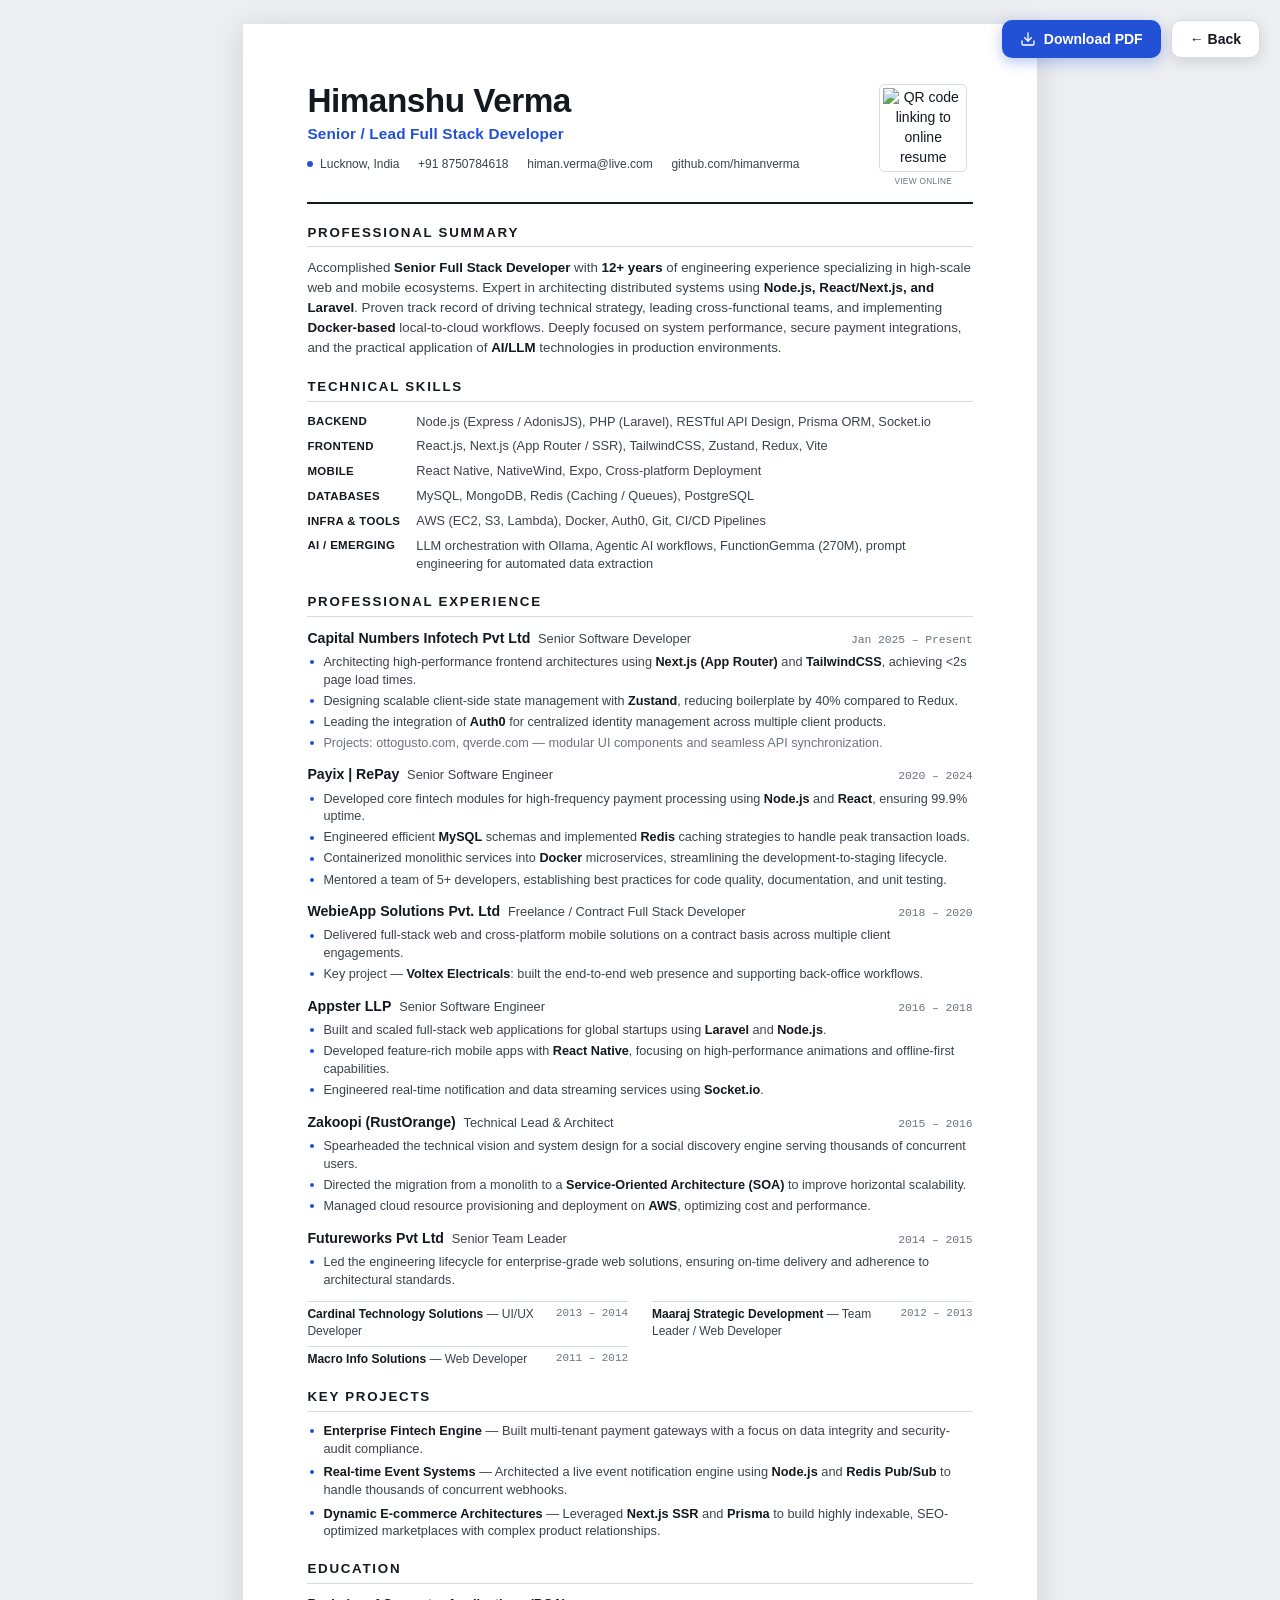
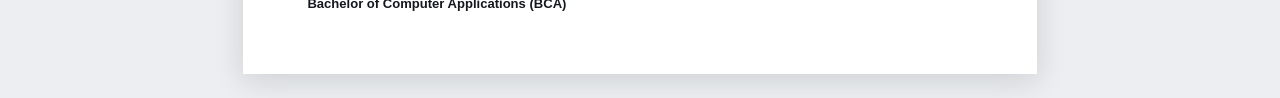
==== resume.html @ 7e7eda10 "upd" ====
<!DOCTYPE html>
<html lang="en">
<head>
<meta charset="UTF-8">
<meta name="viewport" content="width=device-width, initial-scale=1.0">
<title>Himanshu Verma — Resume</title>
<meta name="description" content="Printable A4 resume of Himanshu Verma, Senior / Lead Full Stack Developer.">
<style>
    /* ============================================================
       PRINTABLE A4 RESUME  —  self-contained, print-first design
       ============================================================ */
    :root {
        --ink:        #14181f;   /* primary text            */
        --ink-soft:   #3b424d;   /* secondary text          */
        --ink-faint:  #6b7280;   /* dates / meta            */
        --accent:     #2251d6;   /* links + thin accents    */
        --rule:       #d7dbe0;   /* hairlines               */
        --sheet-bg:   #ffffff;
        --page-bg:    #eceef1;

        --fs-base:    10.5pt;
        --lh-base:    1.42;

        --gap-section: 15pt;     /* space above each section title */
        --gap-entry:   9pt;      /* space between roles            */
    }

    * { margin: 0; padding: 0; box-sizing: border-box; }

    html { -webkit-text-size-adjust: 100%; }

    body {
        background: var(--page-bg);
        font-family: "Inter", -apple-system, BlinkMacSystemFont, "Segoe UI", Roboto, Helvetica, Arial, sans-serif;
        color: var(--ink);
        line-height: var(--lh-base);
        -webkit-font-smoothing: antialiased;
        text-rendering: optimizeLegibility;
    }

    /* --- The A4 sheet ------------------------------------------------ */
    .sheet {
        width: 210mm;
        min-height: 297mm;
        margin: 24px auto;
        padding: 16mm 17mm;
        background: var(--sheet-bg);
        box-shadow: 0 6px 28px rgba(20, 24, 31, 0.14);
        font-size: var(--fs-base);
    }

    /* --- Header ------------------------------------------------------ */
    .head {
        display: flex;
        justify-content: space-between;
        align-items: flex-start;
        gap: 16pt;
        padding-bottom: 10pt;
        border-bottom: 1.6pt solid var(--ink);
    }
    .head-main { min-width: 0; }
    .name {
        font-size: 25pt;
        font-weight: 800;
        letter-spacing: -0.015em;
        line-height: 1.04;
        color: var(--ink);
    }
    .title {
        margin-top: 3pt;
        font-size: 11.5pt;
        font-weight: 600;
        color: var(--accent);
        letter-spacing: 0.01em;
    }
    .contact {
        margin-top: 8pt;
        display: flex;
        flex-wrap: wrap;
        gap: 3pt 14pt;
        font-size: 9pt;
        color: var(--ink-soft);
    }
    .contact span { display: inline-flex; align-items: center; gap: 5pt; white-space: nowrap; }
    .contact a { color: var(--ink-soft); text-decoration: none; }
    .contact .dot {
        width: 4.5pt; height: 4.5pt; border-radius: 50%;
        background: var(--accent); flex: none;
    }

    /* QR block (right side of header) */
    .head-qr { flex: none; text-align: center; width: 74pt; }
    .head-qr img {
        width: 66pt; height: 66pt; display: block; margin: 0 auto;
        border: 0.75pt solid var(--rule); border-radius: 4pt; padding: 2pt;
        background: #fff;
    }
    .head-qr small {
        display: block; margin-top: 3pt;
        font-size: 6.2pt; letter-spacing: 0.04em; text-transform: uppercase;
        color: var(--ink-faint);
    }

    /* --- Sections ---------------------------------------------------- */
    .section { margin-top: var(--gap-section); }
    .section-title {
        font-size: 10pt;
        font-weight: 700;
        text-transform: uppercase;
        letter-spacing: 0.13em;
        color: var(--ink);
        padding-bottom: 3pt;
        margin-bottom: 8pt;
        border-bottom: 0.75pt solid var(--rule);
    }

    .summary { font-size: 10pt; color: var(--ink-soft); line-height: 1.5; }

    strong, b { color: var(--ink); font-weight: 650; }
    .summary strong { color: var(--ink); }

    /* --- Skills grid ------------------------------------------------- */
    .skills { display: grid; grid-template-columns: max-content 1fr; row-gap: 5pt; column-gap: 12pt; }
    .skills dt {
        font-weight: 700; font-size: 8.6pt; color: var(--ink);
        text-transform: uppercase; letter-spacing: 0.03em; padding-top: 0.5pt;
    }
    .skills dd { font-size: 9.6pt; color: var(--ink-soft); }
    .skills dd strong { font-weight: 600; }

    /* --- Experience -------------------------------------------------- */
    .entry { margin-top: var(--gap-entry); break-inside: avoid; page-break-inside: avoid; }
    .entry:first-of-type { margin-top: 0; }
    .entry-head {
        display: flex; justify-content: space-between; align-items: baseline;
        gap: 10pt; margin-bottom: 1pt;
    }
    .entry-co { font-size: 10.6pt; font-weight: 700; color: var(--ink); }
    .entry-role { font-size: 9.6pt; font-weight: 500; color: var(--ink-soft); }
    .entry-date {
        flex: none; font-size: 8.6pt; color: var(--ink-faint);
        font-family: "SF Mono", "Consolas", "Roboto Mono", monospace;
        white-space: nowrap; letter-spacing: -0.01em;
    }
    .bullets { list-style: none; margin-top: 4pt; }
    .bullets li {
        position: relative; padding-left: 12pt; margin-bottom: 2.5pt;
        font-size: 9.5pt; color: var(--ink-soft); line-height: 1.4;
    }
    .bullets li::before {
        content: ""; position: absolute; left: 2pt; top: 4.6pt;
        width: 3pt; height: 3pt; border-radius: 50%; background: var(--accent);
    }
    .bullets li strong { color: var(--ink); font-weight: 600; }
    .proj-note { color: var(--ink-faint); }

    /* --- Earlier roles (compact) ------------------------------------ */
    .earlier { margin-top: 9pt; display: grid; grid-template-columns: 1fr 1fr; gap: 4pt 18pt; }
    .earlier-item {
        display: flex; justify-content: space-between; gap: 8pt;
        font-size: 9pt; color: var(--ink-soft);
        border-top: 0.5pt solid var(--rule); padding-top: 3pt;
    }
    .earlier-item b { color: var(--ink); font-weight: 600; }
    .earlier-item .d { flex: none; color: var(--ink-faint); font-size: 8.2pt;
        font-family: "SF Mono", "Consolas", monospace; }

    /* --- Projects ---------------------------------------------------- */
    .proj-list { list-style: none; }
    .proj-list li {
        position: relative; padding-left: 12pt; margin-bottom: 4pt;
        font-size: 9.6pt; color: var(--ink-soft); line-height: 1.4;
    }
    .proj-list li::before {
        content: ""; position: absolute; left: 2pt; top: 4.8pt;
        width: 3pt; height: 3pt; border-radius: 50%; background: var(--accent);
    }
    .proj-list b { color: var(--ink); font-weight: 650; }

    /* --- Education --------------------------------------------------- */
    .edu { font-size: 9.8pt; color: var(--ink-soft); }
    .edu b { color: var(--ink); }

    /* --- Floating print button (screen only) ------------------------ */
    .toolbar {
        position: fixed; top: 20px; right: 20px; z-index: 50;
        display: flex; gap: 10px;
    }
    .btn {
        display: inline-flex; align-items: center; gap: 8px;
        font: 600 14px/1 "Inter", -apple-system, "Segoe UI", Roboto, sans-serif;
        padding: 11px 18px; border-radius: 10px; cursor: pointer;
        border: none; text-decoration: none;
        background: var(--accent); color: #fff;
        box-shadow: 0 4px 14px rgba(34, 81, 214, 0.32);
        transition: transform .12s ease, box-shadow .12s ease;
    }
    .btn:hover { transform: translateY(-1px); box-shadow: 0 6px 18px rgba(34, 81, 214, 0.4); }
    .btn.secondary {
        background: #fff; color: var(--ink);
        border: 1px solid var(--rule); box-shadow: 0 4px 14px rgba(20,24,31,.12);
    }
    .btn svg { width: 16px; height: 16px; }

    /* ================================================================
       PRINT  —  the sheet becomes the page
       ================================================================ */
    @page { size: A4; margin: 13mm 14mm; }

    @media print {
        html, body { background: #fff; }
        .toolbar { display: none !important; }
        .sheet {
            width: auto; min-height: 0; margin: 0; padding: 0;
            box-shadow: none; font-size: var(--fs-base);
        }
        a { color: var(--ink-soft); }
        * { -webkit-print-color-adjust: exact; print-color-adjust: exact; }
        .entry, .earlier-item, .head { break-inside: avoid; }
        .section-title { break-after: avoid; }
    }

    /* --- Small screens: let the sheet shrink gracefully ------------- */
    @media screen and (max-width: 230mm) {
        .sheet { width: 100%; margin: 0; padding: 22px 20px; box-shadow: none; }
        .toolbar { position: static; padding: 14px 16px 0; justify-content: flex-end; }
    }
</style>
</head>
<body>

<div class="toolbar">
    <button class="btn" onclick="window.print()" aria-label="Download or print as PDF">
        <svg viewBox="0 0 24 24" fill="none" stroke="currentColor" stroke-width="2" stroke-linecap="round" stroke-linejoin="round"><path d="M21 15v4a2 2 0 0 1-2 2H5a2 2 0 0 1-2-2v-4"/><polyline points="7 10 12 15 17 10"/><line x1="12" y1="15" x2="12" y2="3"/></svg>
        Download PDF
    </button>
    <a class="btn secondary" href="index.html">← Back</a>
</div>

<div class="sheet">

    <!-- HEADER -->
    <header class="head">
        <div class="head-main">
            <div class="name">Himanshu Verma</div>
            <div class="title">Senior / Lead Full Stack Developer</div>
            <div class="contact">
                <span><i class="dot"></i>Lucknow, India</span>
                <span><a href="tel:+918750784618">+91 8750784618</a></span>
                <span><a href="mailto:himan.verma@live.com">himan.verma@live.com</a></span>
                <span><a href="https://github.com/himanverma" target="_blank" rel="noopener noreferrer">github.com/himanverma</a></span>
            </div>
        </div>
        <div class="head-qr">
            <img src="https://api.qrserver.com/v1/create-qr-code/?size=150x150&data=https://himanverma.github.io/github-resume/" alt="QR code linking to online resume" width="150" height="150">
            <small>View online</small>
        </div>
    </header>

    <!-- SUMMARY -->
    <section class="section">
        <h2 class="section-title">Professional Summary</h2>
        <p class="summary">
            Accomplished <strong>Senior Full Stack Developer</strong> with <strong>12+ years</strong> of engineering
            experience specializing in high-scale web and mobile ecosystems. Expert in architecting distributed systems
            using <strong>Node.js, React/Next.js, and Laravel</strong>. Proven track record of driving technical
            strategy, leading cross-functional teams, and implementing <strong>Docker-based</strong> local-to-cloud
            workflows. Deeply focused on system performance, secure payment integrations, and the practical application
            of <strong>AI/LLM</strong> technologies in production environments.
        </p>
    </section>

    <!-- SKILLS -->
    <section class="section">
        <h2 class="section-title">Technical Skills</h2>
        <dl class="skills">
            <dt>Backend</dt>
            <dd>Node.js (Express / AdonisJS), PHP (Laravel), RESTful API Design, Prisma ORM, Socket.io</dd>
            <dt>Frontend</dt>
            <dd>React.js, Next.js (App Router / SSR), TailwindCSS, Zustand, Redux, Vite</dd>
            <dt>Mobile</dt>
            <dd>React Native, NativeWind, Expo, Cross-platform Deployment</dd>
            <dt>Databases</dt>
            <dd>MySQL, MongoDB, Redis (Caching / Queues), PostgreSQL</dd>
            <dt>Infra &amp; Tools</dt>
            <dd>AWS (EC2, S3, Lambda), Docker, Auth0, Git, CI/CD Pipelines</dd>
            <dt>AI / Emerging</dt>
            <dd>LLM orchestration with Ollama, Agentic AI workflows, FunctionGemma (270M), prompt engineering for automated data extraction</dd>
        </dl>
    </section>

    <!-- EXPERIENCE -->
    <section class="section">
        <h2 class="section-title">Professional Experience</h2>

        <div class="entry">
            <div class="entry-head">
                <div><span class="entry-co">Capital Numbers Infotech Pvt Ltd</span> &nbsp;<span class="entry-role">Senior Software Developer</span></div>
                <div class="entry-date">Jan 2025 – Present</div>
            </div>
            <ul class="bullets">
                <li>Architecting high-performance frontend architectures using <strong>Next.js (App Router)</strong> and <strong>TailwindCSS</strong>, achieving &lt;2s page load times.</li>
                <li>Designing scalable client-side state management with <strong>Zustand</strong>, reducing boilerplate by 40% compared to Redux.</li>
                <li>Leading the integration of <strong>Auth0</strong> for centralized identity management across multiple client products.</li>
                <li><span class="proj-note">Projects: ottogusto.com, qverde.com — modular UI components and seamless API synchronization.</span></li>
            </ul>
        </div>

        <div class="entry">
            <div class="entry-head">
                <div><span class="entry-co">Payix | RePay</span> &nbsp;<span class="entry-role">Senior Software Engineer</span></div>
                <div class="entry-date">2020 – 2024</div>
            </div>
            <ul class="bullets">
                <li>Developed core fintech modules for high-frequency payment processing using <strong>Node.js</strong> and <strong>React</strong>, ensuring 99.9% uptime.</li>
                <li>Engineered efficient <strong>MySQL</strong> schemas and implemented <strong>Redis</strong> caching strategies to handle peak transaction loads.</li>
                <li>Containerized monolithic services into <strong>Docker</strong> microservices, streamlining the development-to-staging lifecycle.</li>
                <li>Mentored a team of 5+ developers, establishing best practices for code quality, documentation, and unit testing.</li>
            </ul>
        </div>

        <div class="entry">
            <div class="entry-head">
                <div><span class="entry-co">WebieApp Solutions Pvt. Ltd</span> &nbsp;<span class="entry-role">Freelance / Contract Full Stack Developer</span></div>
                <div class="entry-date">2018 – 2020</div>
            </div>
            <ul class="bullets">
                <li>Delivered full-stack web and cross-platform mobile solutions on a contract basis across multiple client engagements.</li>
                <li>Key project — <strong>Voltex Electricals</strong>: built the end-to-end web presence and supporting back-office workflows.</li>
            </ul>
        </div>

        <div class="entry">
            <div class="entry-head">
                <div><span class="entry-co">Appster LLP</span> &nbsp;<span class="entry-role">Senior Software Engineer</span></div>
                <div class="entry-date">2016 – 2018</div>
            </div>
            <ul class="bullets">
                <li>Built and scaled full-stack web applications for global startups using <strong>Laravel</strong> and <strong>Node.js</strong>.</li>
                <li>Developed feature-rich mobile apps with <strong>React Native</strong>, focusing on high-performance animations and offline-first capabilities.</li>
                <li>Engineered real-time notification and data streaming services using <strong>Socket.io</strong>.</li>
            </ul>
        </div>

        <div class="entry">
            <div class="entry-head">
                <div><span class="entry-co">Zakoopi (RustOrange)</span> &nbsp;<span class="entry-role">Technical Lead &amp; Architect</span></div>
                <div class="entry-date">2015 – 2016</div>
            </div>
            <ul class="bullets">
                <li>Spearheaded the technical vision and system design for a social discovery engine serving thousands of concurrent users.</li>
                <li>Directed the migration from a monolith to a <strong>Service-Oriented Architecture (SOA)</strong> to improve horizontal scalability.</li>
                <li>Managed cloud resource provisioning and deployment on <strong>AWS</strong>, optimizing cost and performance.</li>
            </ul>
        </div>

        <div class="entry">
            <div class="entry-head">
                <div><span class="entry-co">Futureworks Pvt Ltd</span> &nbsp;<span class="entry-role">Senior Team Leader</span></div>
                <div class="entry-date">2014 – 2015</div>
            </div>
            <ul class="bullets">
                <li>Led the engineering lifecycle for enterprise-grade web solutions, ensuring on-time delivery and adherence to architectural standards.</li>
            </ul>
        </div>

        <div class="earlier">
            <div class="earlier-item"><span><b>Cardinal Technology Solutions</b> — UI/UX Developer</span><span class="d">2013 – 2014</span></div>
            <div class="earlier-item"><span><b>Maaraj Strategic Development</b> — Team Leader / Web Developer</span><span class="d">2012 – 2013</span></div>
            <div class="earlier-item"><span><b>Macro Info Solutions</b> — Web Developer</span><span class="d">2011 – 2012</span></div>
        </div>
    </section>

    <!-- KEY PROJECTS -->
    <section class="section">
        <h2 class="section-title">Key Projects</h2>
        <ul class="proj-list">
            <li><b>Enterprise Fintech Engine</b> — Built multi-tenant payment gateways with a focus on data integrity and security-audit compliance.</li>
            <li><b>Real-time Event Systems</b> — Architected a live event notification engine using <strong>Node.js</strong> and <strong>Redis Pub/Sub</strong> to handle thousands of concurrent webhooks.</li>
            <li><b>Dynamic E-commerce Architectures</b> — Leveraged <strong>Next.js SSR</strong> and <strong>Prisma</strong> to build highly indexable, SEO-optimized marketplaces with complex product relationships.</li>
        </ul>
    </section>

    <!-- EDUCATION -->
    <section class="section">
        <h2 class="section-title">Education</h2>
        <p class="edu"><b>Bachelor of Computer Applications (BCA)</b></p>
    </section>

</div>

<script>
    // Auto-open the print dialog when opened as the "Download PDF" target.
    (function () {
        var params = new URLSearchParams(location.search);
        if (params.get('print') === '1') {
            window.addEventListener('load', function () {
                setTimeout(function () { window.print(); }, 350);
            });
        }
    })();
</script>

</body>
</html>
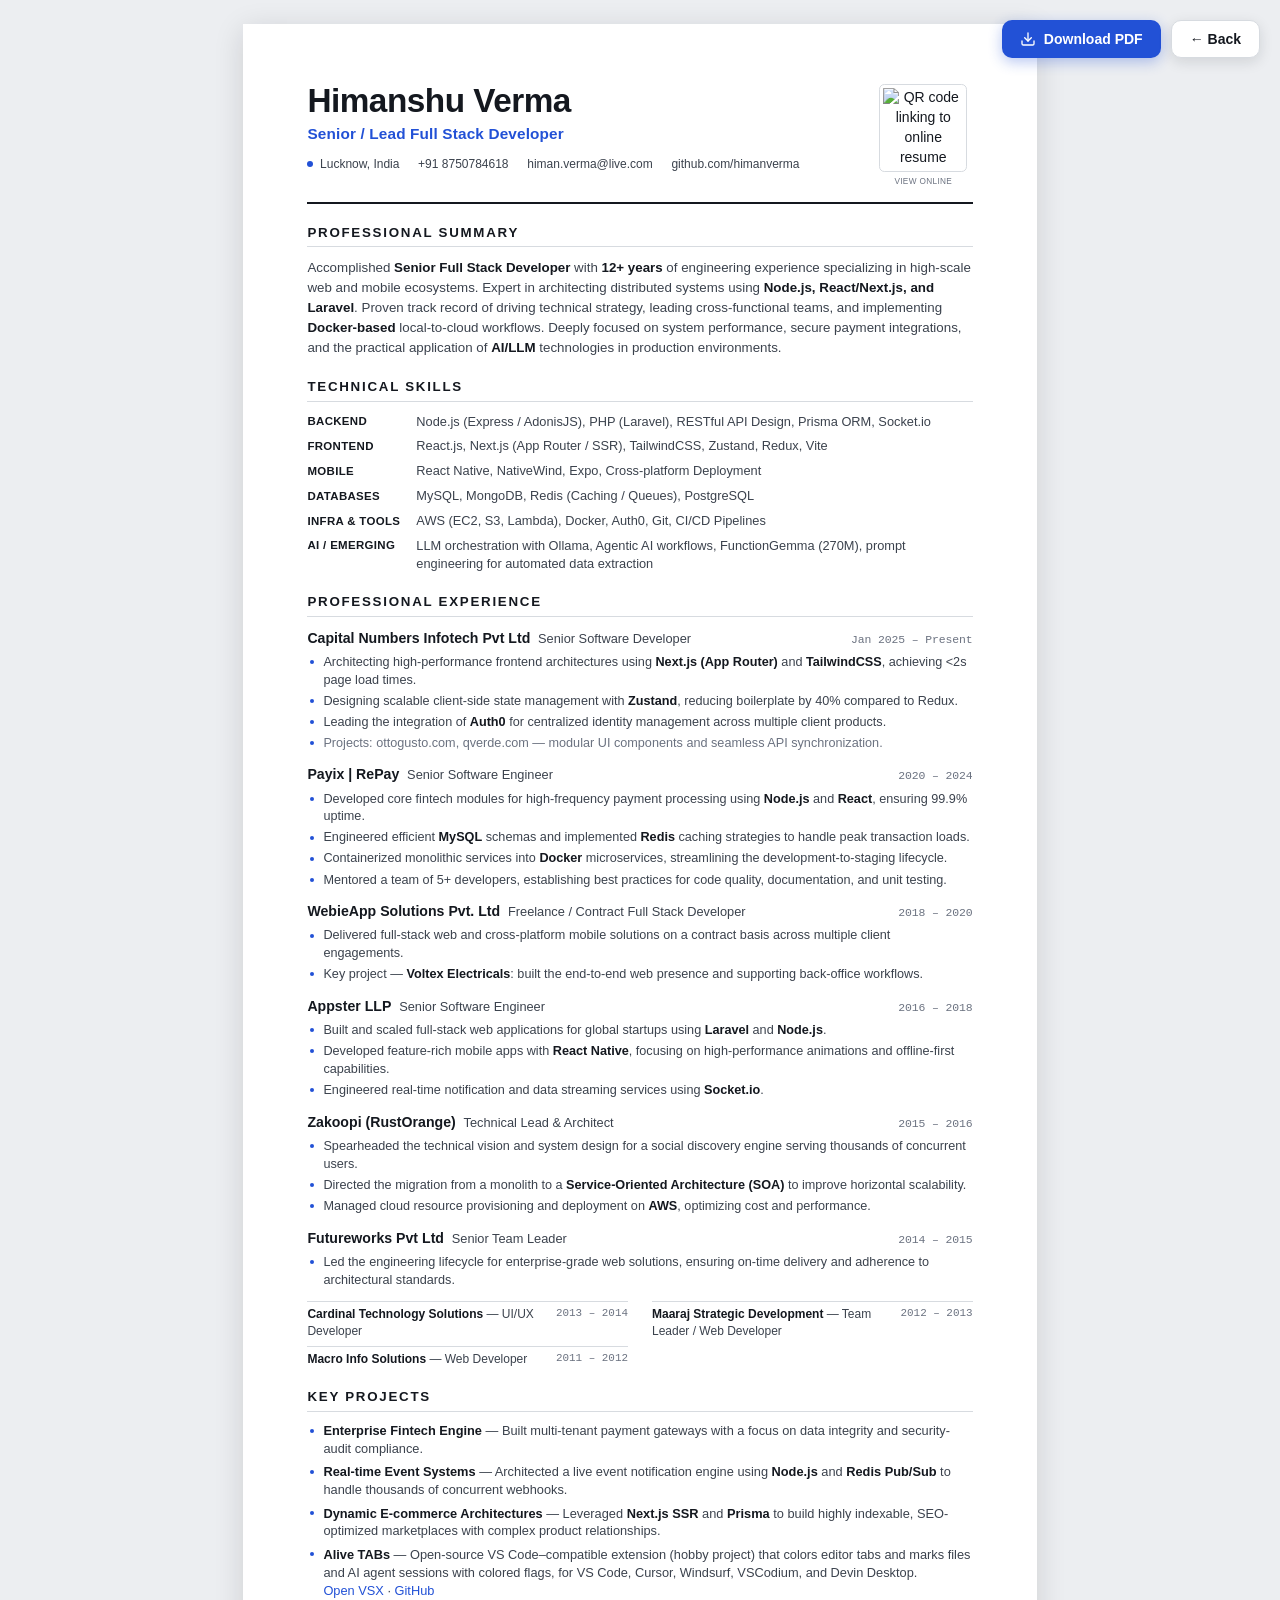
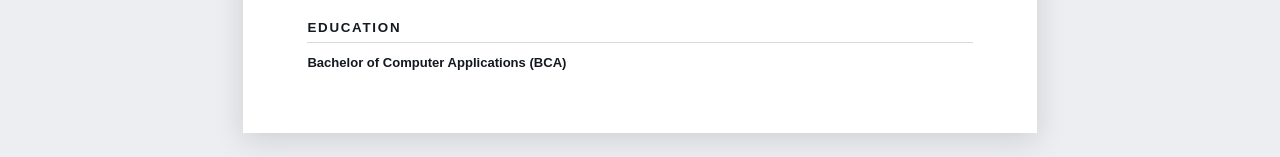
==== commit c6eef625: "Add Alive TABs to printable resume and fix marketplace links - resume.html: add Alive TABs to Key Pr" ====
--- a/resume.html
+++ b/resume.html
@@ -176,6 +176,8 @@
         width: 3pt; height: 3pt; border-radius: 50%; background: var(--accent);
     }
     .proj-list b { color: var(--ink); font-weight: 650; }
+    .proj-list a { color: var(--accent); text-decoration: none; }
+    .proj-list a:hover { text-decoration: underline; }
 
     /* --- Education --------------------------------------------------- */
     .edu { font-size: 9.8pt; color: var(--ink-soft); }
@@ -378,6 +380,7 @@
             <li><b>Enterprise Fintech Engine</b> — Built multi-tenant payment gateways with a focus on data integrity and security-audit compliance.</li>
             <li><b>Real-time Event Systems</b> — Architected a live event notification engine using <strong>Node.js</strong> and <strong>Redis Pub/Sub</strong> to handle thousands of concurrent webhooks.</li>
             <li><b>Dynamic E-commerce Architectures</b> — Leveraged <strong>Next.js SSR</strong> and <strong>Prisma</strong> to build highly indexable, SEO-optimized marketplaces with complex product relationships.</li>
+            <li><b>Alive TABs</b> — Open-source VS Code–compatible extension (hobby project) that colors editor tabs and marks files and AI agent sessions with colored flags, for VS Code, Cursor, Windsurf, VSCodium, and Devin Desktop. <a href="https://open-vsx.org/extension/WebieAPP/alivetabs" target="_blank" rel="noopener noreferrer">Open&nbsp;VSX</a> &middot; <a href="https://github.com/himanverma/alive-tabs" target="_blank" rel="noopener noreferrer">GitHub</a></li>
         </ul>
     </section>
 
